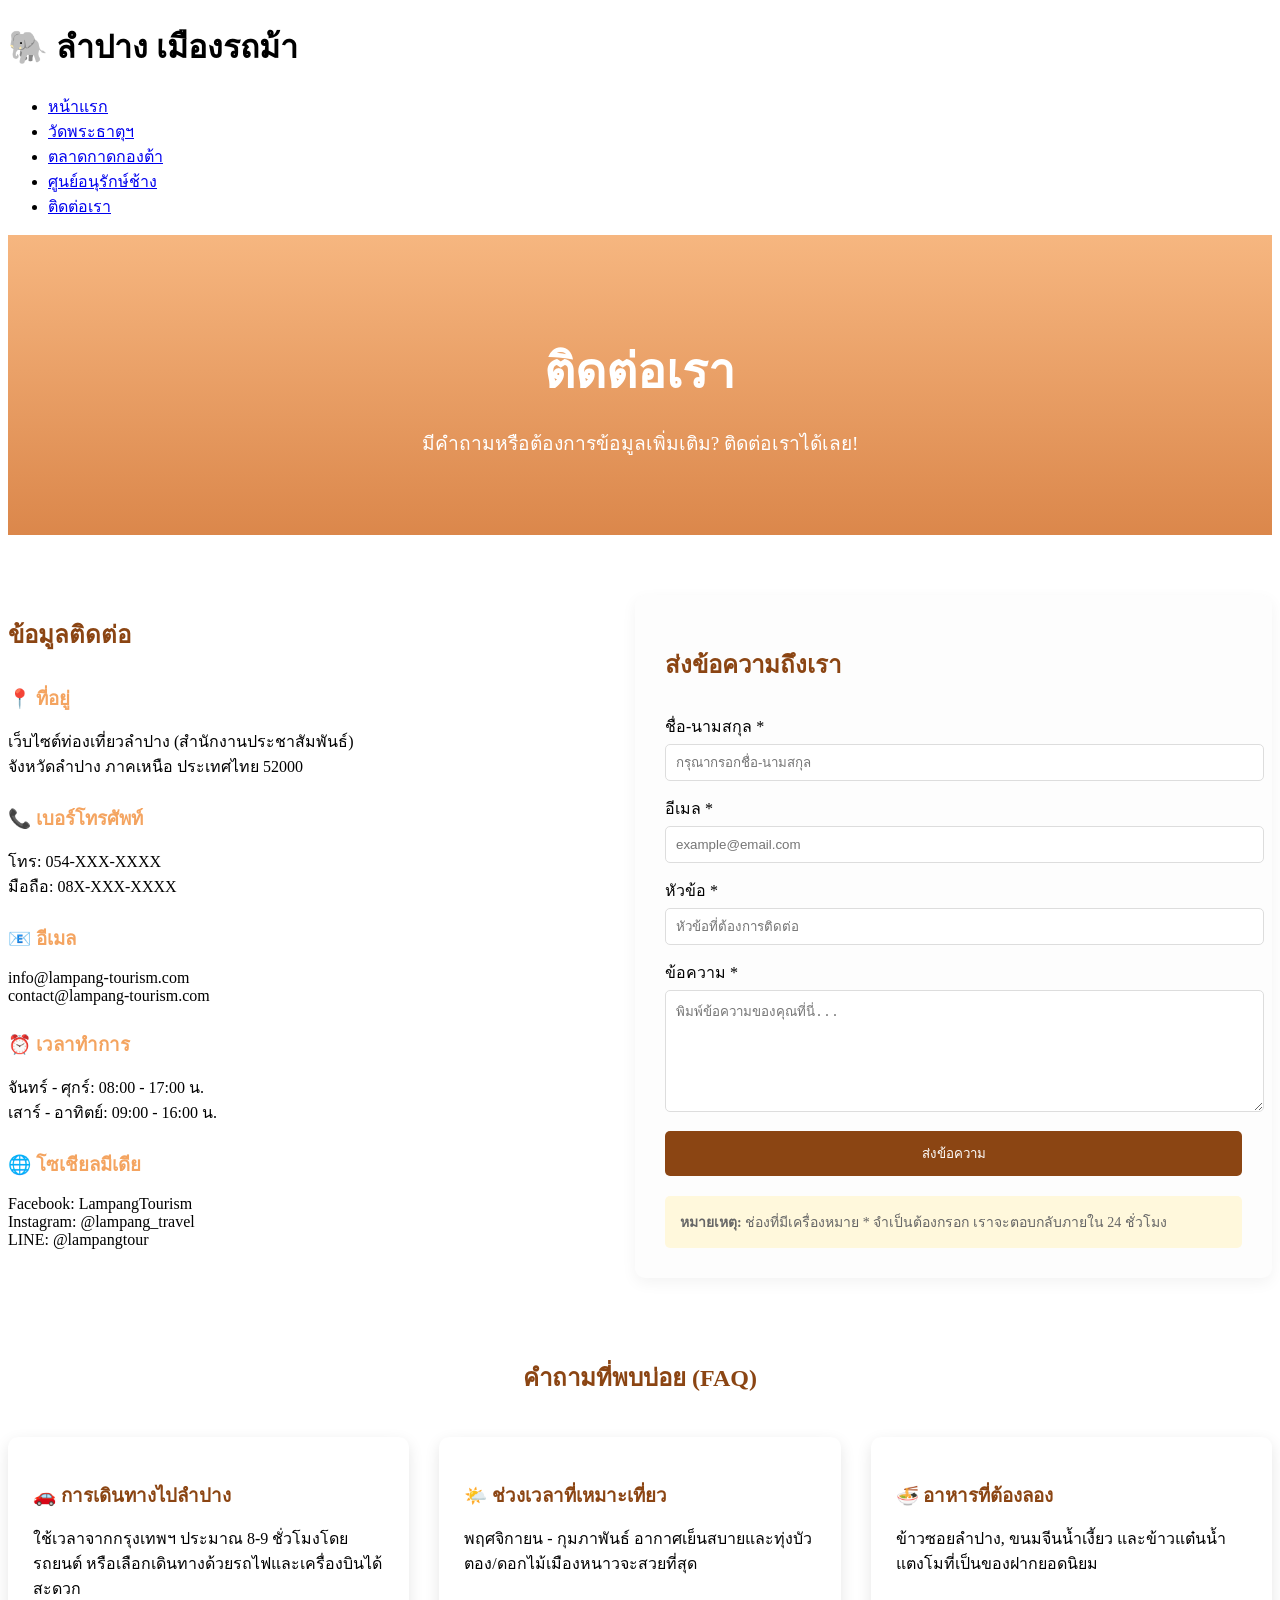
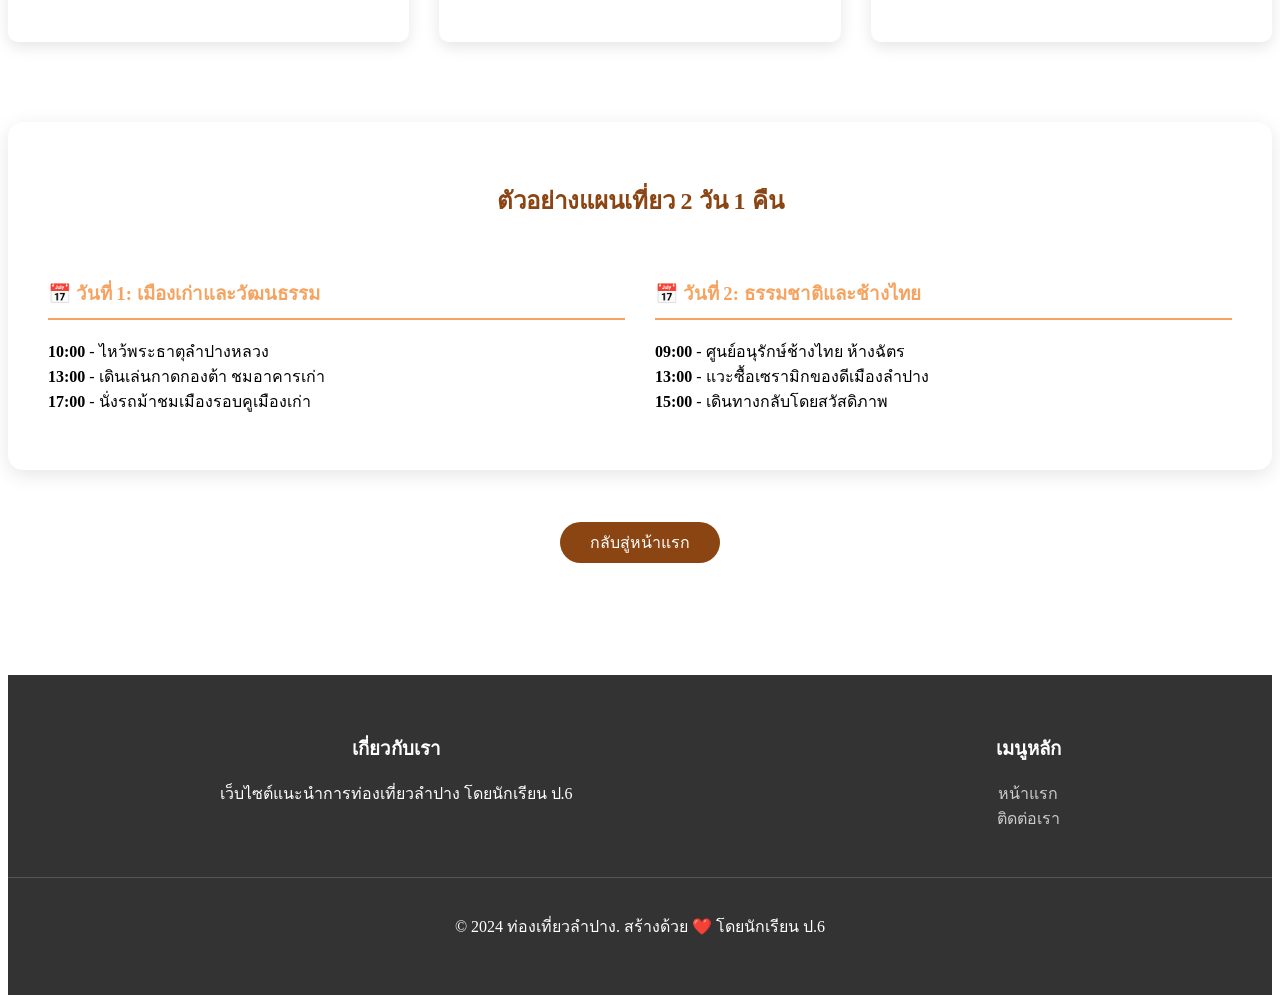
==== contact.html @ b6f5d55f "Add files via upload" ====
<!DOCTYPE html>
<html lang="th">
<head>
    <meta charset="UTF-8">
    <meta name="viewport" content="width=device-width, initial-scale=1.0">
    <title>ติดต่อเรา - ท่องเที่ยวลำปาง</title>
    <link rel="stylesheet" href="styles.css">
</head>
<body>
    <header>
        <div class="container">
            <div class="logo">
                <h1>🐘 ลำปาง เมืองรถม้า</h1>
            </div>
            <nav>
                <ul>
                    <li><a href="index.html">หน้าแรก</a></li>
                    <li><a href="wat-phra-that.html">วัดพระธาตุฯ</a></li>
                    <li><a href="kad-kong-ta.html">ตลาดกาดกองต้า</a></li>
                    <li><a href="elephant-center.html">ศูนย์อนุรักษ์ช้าง</a></li>
                    <li><a href="contact.html" class="active">ติดต่อเรา</a></li>
                </ul>
            </nav>
        </div>
    </header>

    <section class="hero" style="height: 300px; display: flex; align-items: center; justify-content: center; text-align: center; color: white; background-image: linear-gradient(rgba(244, 164, 96, 0.8), rgba(210, 105, 30, 0.8)), url('https://images.unsplash.com/photo-1423666639041-f56000c27a9a?w=1600&h=400&fit=crop');">
        <div class="hero-content">
            <h2 style="font-size: 3rem; margin-bottom: 10px;">ติดต่อเรา</h2>
            <p style="font-size: 1.2rem;">มีคำถามหรือต้องการข้อมูลเพิ่มเติม? ติดต่อเราได้เลย!</p>
        </div>
    </section>

    <section class="contact-section" style="padding: 60px 0;">
        <div class="container">
            <div class="contact-container" style="display: flex; gap: 50px; flex-wrap: wrap;">
                <div class="contact-info" style="flex: 1; min-width: 300px;">
                    <h2 style="color: #8B4513; margin-bottom: 30px;">ข้อมูลติดต่อ</h2>
                    
                    <div style="margin-bottom: 25px;">
                        <h3 style="color: #F4A460; margin-bottom: 10px;">📍 ที่อยู่</h3>
                        <p>เว็บไซต์ท่องเที่ยวลำปาง (สำนักงานประชาสัมพันธ์)<br>
                        จังหวัดลำปาง ภาคเหนือ ประเทศไทย 52000</p>
                    </div>

                    <div style="margin-bottom: 25px;">
                        <h3 style="color: #F4A460; margin-bottom: 10px;">📞 เบอร์โทรศัพท์</h3>
                        <p>โทร: 054-XXX-XXXX<br>
                        มือถือ: 08X-XXX-XXXX</p>
                    </div>

                    <div style="margin-bottom: 25px;">
                        <h3 style="color: #F4A460; margin-bottom: 10px;">📧 อีเมล</h3>
                        <p>info@lampang-tourism.com<br>
                        contact@lampang-tourism.com</p>
                    </div>

                    <div style="margin-bottom: 25px;">
                        <h3 style="color: #F4A460; margin-bottom: 10px;">⏰ เวลาทำการ</h3>
                        <p>จันทร์ - ศุกร์: 08:00 - 17:00 น.<br>
                        เสาร์ - อาทิตย์: 09:00 - 16:00 น.</p>
                    </div>

                    <div>
                        <h3 style="color: #F4A460; margin-bottom: 10px;">🌐 โซเชียลมีเดีย</h3>
                        <p>Facebook: LampangTourism<br>
                        Instagram: @lampang_travel<br>
                        LINE: @lampangtour</p>
                    </div>
                </div>

                <div class="contact-form" style="flex: 1; min-width: 300px; background: #fdfdfd; padding: 30px; border-radius: 10px; box-shadow: 0 5px 15px rgba(0,0,0,0.05);">
                    <h2 style="color: #8B4513; margin-bottom: 30px;">ส่งข้อความถึงเรา</h2>
                    <form>
                        <div class="form-group" style="margin-bottom: 15px;">
                            <label style="display: block; margin-bottom: 5px;">ชื่อ-นามสกุล *</label>
                            <input type="text" style="width: 100%; padding: 10px; border: 1px solid #ddd; border-radius: 5px;" required placeholder="กรุณากรอกชื่อ-นามสกุล">
                        </div>

                        <div class="form-group" style="margin-bottom: 15px;">
                            <label style="display: block; margin-bottom: 5px;">อีเมล *</label>
                            <input type="email" style="width: 100%; padding: 10px; border: 1px solid #ddd; border-radius: 5px;" required placeholder="example@email.com">
                        </div>

                        <div class="form-group" style="margin-bottom: 15px;">
                            <label style="display: block; margin-bottom: 5px;">หัวข้อ *</label>
                            <input type="text" style="width: 100%; padding: 10px; border: 1px solid #ddd; border-radius: 5px;" required placeholder="หัวข้อที่ต้องการติดต่อ">
                        </div>

                        <div class="form-group" style="margin-bottom: 15px;">
                            <label style="display: block; margin-bottom: 5px;">ข้อความ *</label>
                            <textarea style="width: 100%; padding: 10px; border: 1px solid #ddd; border-radius: 5px; height: 100px;" required placeholder="พิมพ์ข้อความของคุณที่นี่..."></textarea>
                        </div>

                        <button type="submit" style="background: #8B4513; color: white; padding: 12px 25px; border: none; border-radius: 5px; cursor: pointer; width: 100%;">ส่งข้อความ</button>
                    </form>

                    <div style="margin-top: 20px; padding: 15px; background-color: #FFF8DC; border-radius: 5px;">
                        <p style="font-size: 14px; color: #666; margin: 0;">
                            <strong>หมายเหตุ:</strong> ช่องที่มีเครื่องหมาย * จำเป็นต้องกรอก เราจะตอบกลับภายใน 24 ชั่วโมง
                        </p>
                    </div>
                </div>
            </div>

            <div style="margin-top: 80px;">
                <h2 style="text-align: center; color: #8B4513; margin-bottom: 40px;">คำถามที่พบบ่อย (FAQ)</h2>
                <div style="display: grid; grid-template-columns: repeat(auto-fit, minmax(300px, 1fr)); gap: 30px;">
                    <div style="background-color: white; padding: 25px; border-radius: 10px; box-shadow: 0 5px 15px rgba(0,0,0,0.1);">
                        <h3 style="color: #8B4513; margin-bottom: 10px;">🚗 การเดินทางไปลำปาง</h3>
                        <p>ใช้เวลาจากกรุงเทพฯ ประมาณ 8-9 ชั่วโมงโดยรถยนต์ หรือเลือกเดินทางด้วยรถไฟและเครื่องบินได้สะดวก</p>
                    </div>
                    <div style="background-color: white; padding: 25px; border-radius: 10px; box-shadow: 0 5px 15px rgba(0,0,0,0.1);">
                        <h3 style="color: #8B4513; margin-bottom: 10px;">🌤️ ช่วงเวลาที่เหมาะเที่ยว</h3>
                        <p>พฤศจิกายน - กุมภาพันธ์ อากาศเย็นสบายและทุ่งบัวตอง/ดอกไม้เมืองหนาวจะสวยที่สุด</p>
                    </div>
                    <div style="background-color: white; padding: 25px; border-radius: 10px; box-shadow: 0 5px 15px rgba(0,0,0,0.1);">
                        <h3 style="color: #8B4513; margin-bottom: 10px;">🍜 อาหารที่ต้องลอง</h3>
                        <p>ข้าวซอยลำปาง, ขนมจีนน้ำเงี้ยว และข้าวแต๋นน้ำแตงโมที่เป็นของฝากยอดนิยม</p>
                    </div>
                </div>
            </div>

            <div style="margin-top: 80px; background-color: white; padding: 40px; border-radius: 15px; box-shadow: 0 5px 20px rgba(0,0,0,0.1);">
                <h2 style="text-align: center; color: #8B4513; margin-bottom: 40px;">ตัวอย่างแผนเที่ยว 2 วัน 1 คืน</h2>
                <div style="display: flex; gap: 30px; flex-wrap: wrap;">
                    <div style="flex: 1; min-width: 280px;">
                        <h3 style="color: #F4A460; border-bottom: 2px solid #F4A460; padding-bottom: 10px;">📅 วันที่ 1: เมืองเก่าและวัฒนธรรม</h3>
                        <p><strong>10:00</strong> - ไหว้พระธาตุลำปางหลวง<br>
                        <strong>13:00</strong> - เดินเล่นกาดกองต้า ชมอาคารเก่า<br>
                        <strong>17:00</strong> - นั่งรถม้าชมเมืองรอบคูเมืองเก่า</p>
                    </div>
                    <div style="flex: 1; min-width: 280px;">
                        <h3 style="color: #F4A460; border-bottom: 2px solid #F4A460; padding-bottom: 10px;">📅 วันที่ 2: ธรรมชาติและช้างไทย</h3>
                        <p><strong>09:00</strong> - ศูนย์อนุรักษ์ช้างไทย ห้างฉัตร<br>
                        <strong>13:00</strong> - แวะซื้อเซรามิกของดีเมืองลำปาง<br>
                        <strong>15:00</strong> - เดินทางกลับโดยสวัสดิภาพ</p>
                    </div>
                </div>
            </div>

            <div style="margin-top: 60px; text-align: center;">
                <a href="index.html" style="text-decoration: none; background: #8B4513; color: white; padding: 12px 30px; border-radius: 30px;">กลับสู่หน้าแรก</a>
            </div>
        </div>
    </section>

    <footer style="background: #333; color: white; padding: 40px 0; margin-top: 60px;">
        <div class="container">
            <div style="display: flex; justify-content: space-around; flex-wrap: wrap; text-align: center;">
                <div>
                    <h3>เกี่ยวกับเรา</h3>
                    <p>เว็บไซต์แนะนำการท่องเที่ยวลำปาง โดยนักเรียน ป.6</p>
                </div>
                <div>
                    <h3>เมนูหลัก</h3>
                    <ul style="list-style: none; padding: 0;">
                        <li><a href="index.html" style="color: #ccc; text-decoration: none;">หน้าแรก</a></li>
                        <li><a href="contact.html" style="color: #ccc; text-decoration: none;">ติดต่อเรา</a></li>
                    </ul>
                </div>
            </div>
            <div style="text-align: center; margin-top: 30px; border-top: 1px solid #555; padding-top: 20px;">
                <p>&copy; 2024 ท่องเที่ยวลำปาง. สร้างด้วย ❤️ โดยนักเรียน ป.6</p>
            </div>
        </div>
    </footer>
</body>
</html>
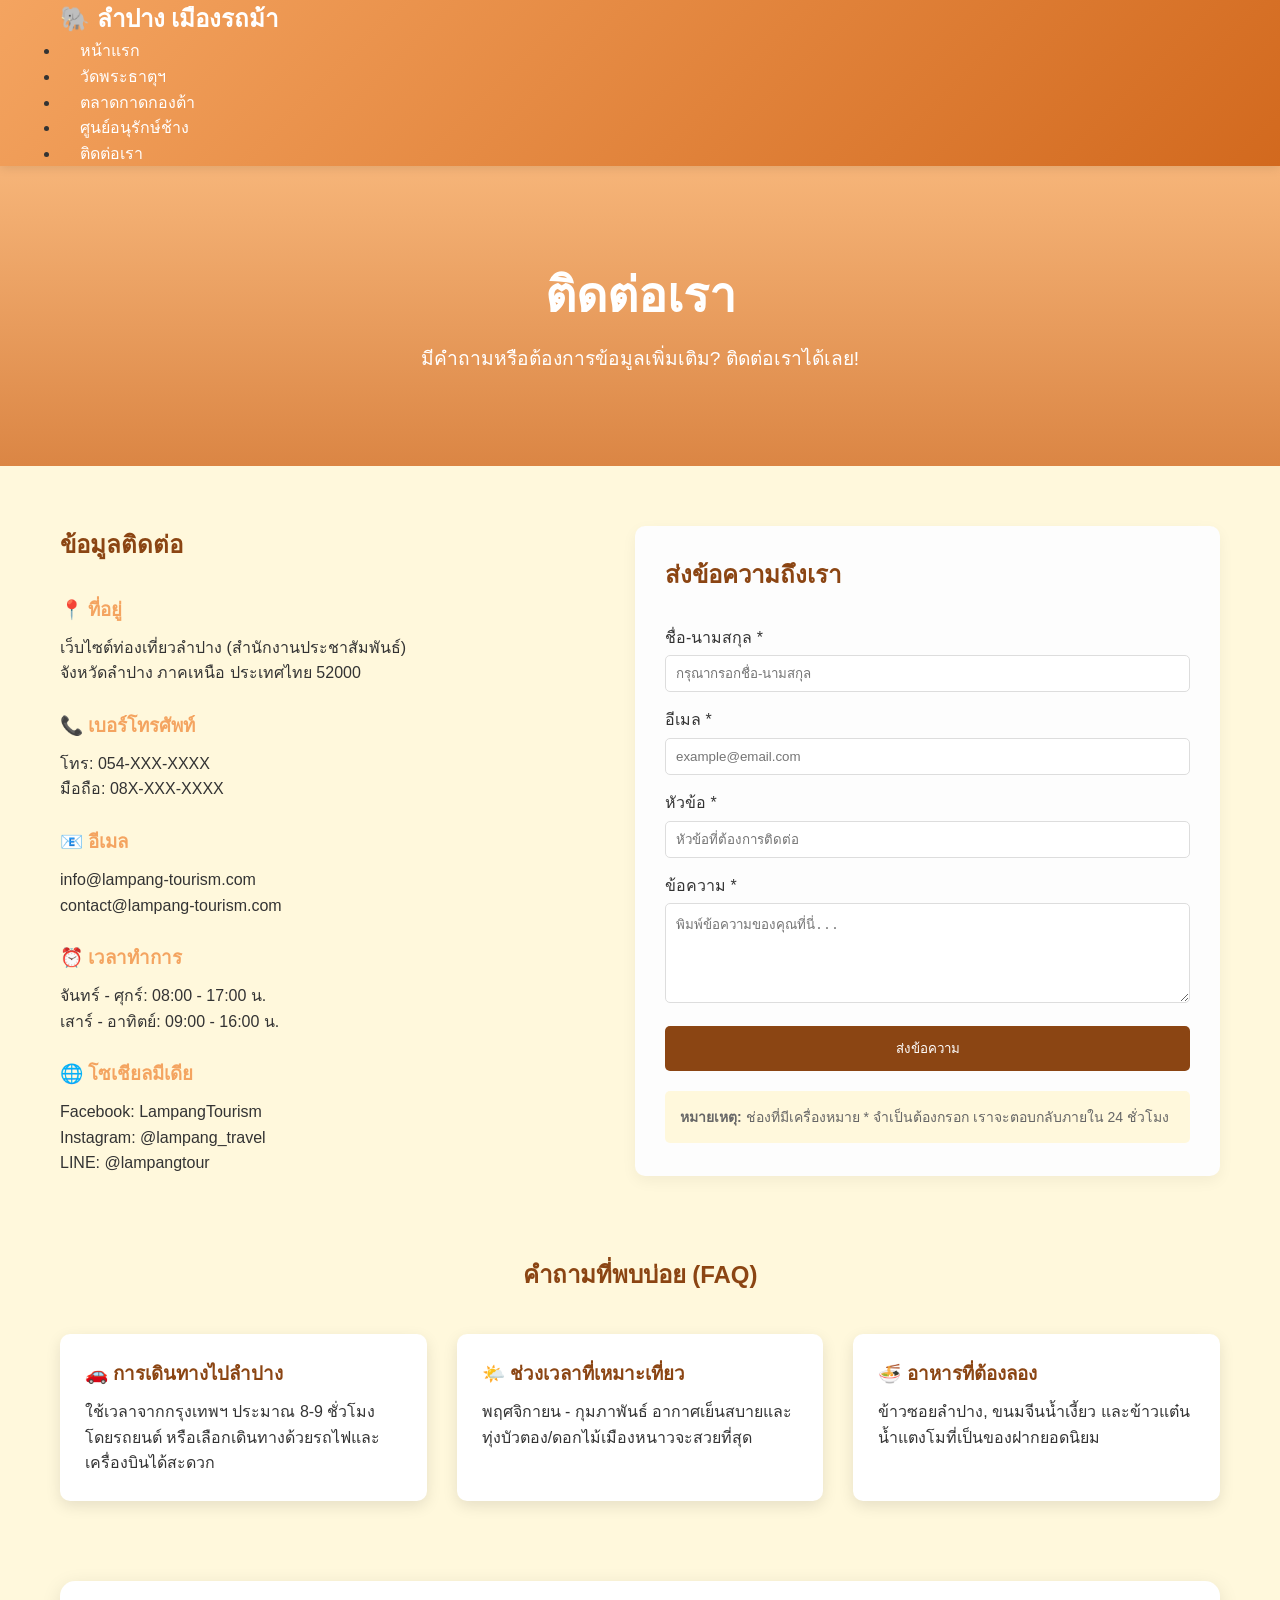
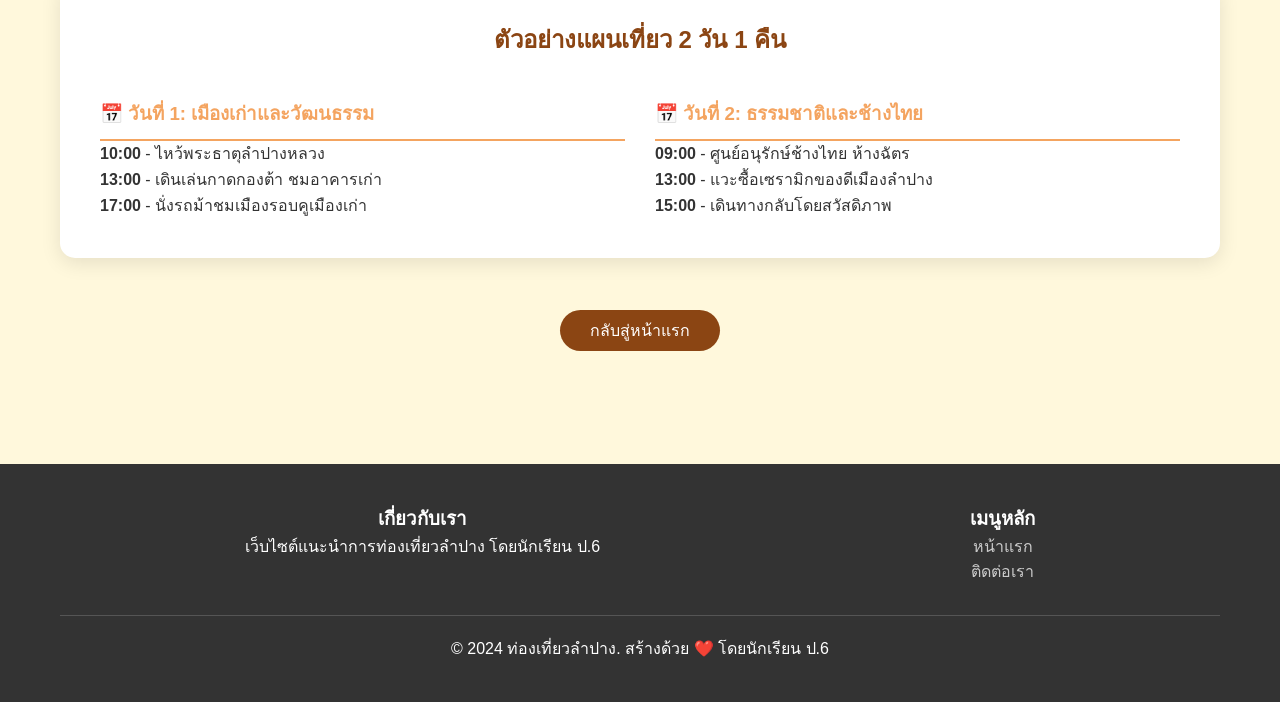
==== commit c683d9d9: "Update contact.html" ====
--- a/contact.html
+++ b/contact.html
@@ -4,7 +4,7 @@
     <meta charset="UTF-8">
     <meta name="viewport" content="width=device-width, initial-scale=1.0">
     <title>ติดต่อเรา - ท่องเที่ยวลำปาง</title>
-    <link rel="stylesheet" href="styles.css">
+    <link rel="stylesheet" href="style.css">
 </head>
 <body>
     <header>
@@ -166,4 +166,5 @@
         </div>
     </footer>
 </body>
-</html>+
+</html>
--- a/style.css
+++ b/style.css
@@ -0,0 +1,93 @@
+/* ========== ตั้งค่าพื้นฐาน ========== */
+* {
+    margin: 0;
+    padding: 0;
+    box-sizing: border-box;
+}
+
+body {
+    font-family: 'Segoe UI', Tahoma, Geneva, Verdana, sans-serif;
+    line-height: 1.6;
+    color: #333;
+    background-color: #FFF8DC;
+}
+
+.container {
+    max-width: 1200px;
+    margin: 0 auto;
+    padding: 0 20px;
+}
+
+/* ========== Header และ Navigation ========== */
+header {
+    background: linear-gradient(135deg, #F4A460 0%, #D2691E 100%);
+    box-shadow: 0 2px 10px rgba(0,0,0,0.1);
+    position: sticky;
+    top: 0;
+    z-index: 1000;
+}
+
+.logo h1 {
+    color: white; /* เติม ; */
+    font-size: 24px;
+    font-weight: bold;
+}
+
+nav ul li a {
+    color: white; /* เติม ; */
+    text-decoration: none;
+    padding: 10px 20px;
+    border-radius: 5px;
+    transition: all 0.3s ease;
+}
+
+/* ========== Hero Section ========== */
+.hero {
+    background: linear-gradient(rgba(244, 164, 96, 0.8), rgba(210, 105, 30, 0.8)),
+                url('images/lampang2.jpg') center/cover;
+    height: 500px;
+    display: flex;
+    align-items: center;
+    justify-content: center;
+    text-align: center;
+    color: white; /* เติม ; */
+}
+
+/* ========== Attraction Section (แก้คำที่พิมพ์เรียงตัวผิด) ========== */
+.attractions {
+    padding: 80px 0;
+}
+
+.attraction-item {
+    display: flex;
+    align-items: center;
+    gap: 50px;
+    margin-bottom: 60px;
+    background-color: white; /* เติม ; */
+    padding: 40px;
+    border-radius: 15px;
+    box-shadow: 0 5px 20px rgba(0,0,0,0.1);
+    transition: transform 0.3s ease;
+}
+
+.attraction-item:hover {
+    transform: translateY(-5px);
+    box-shadow: 0 10px 30px rgba(0,0,0,0.15);
+}
+
+/* ========== Contact & Footer ========== */
+.submit-btn {
+    width: 100%;
+    padding: 15px;
+    background: linear-gradient(135deg, #F4A460 0%, #D2691E 100%);
+    color: white; /* เติม ; */
+    border: none;
+    cursor: pointer;
+    font-weight: bold;
+}
+
+footer {
+    background: linear-gradient(135deg, #8B4513 0%, #654321 100%);
+    color: white; /* เติม ; */
+    padding: 50px 0 20px;
+}
